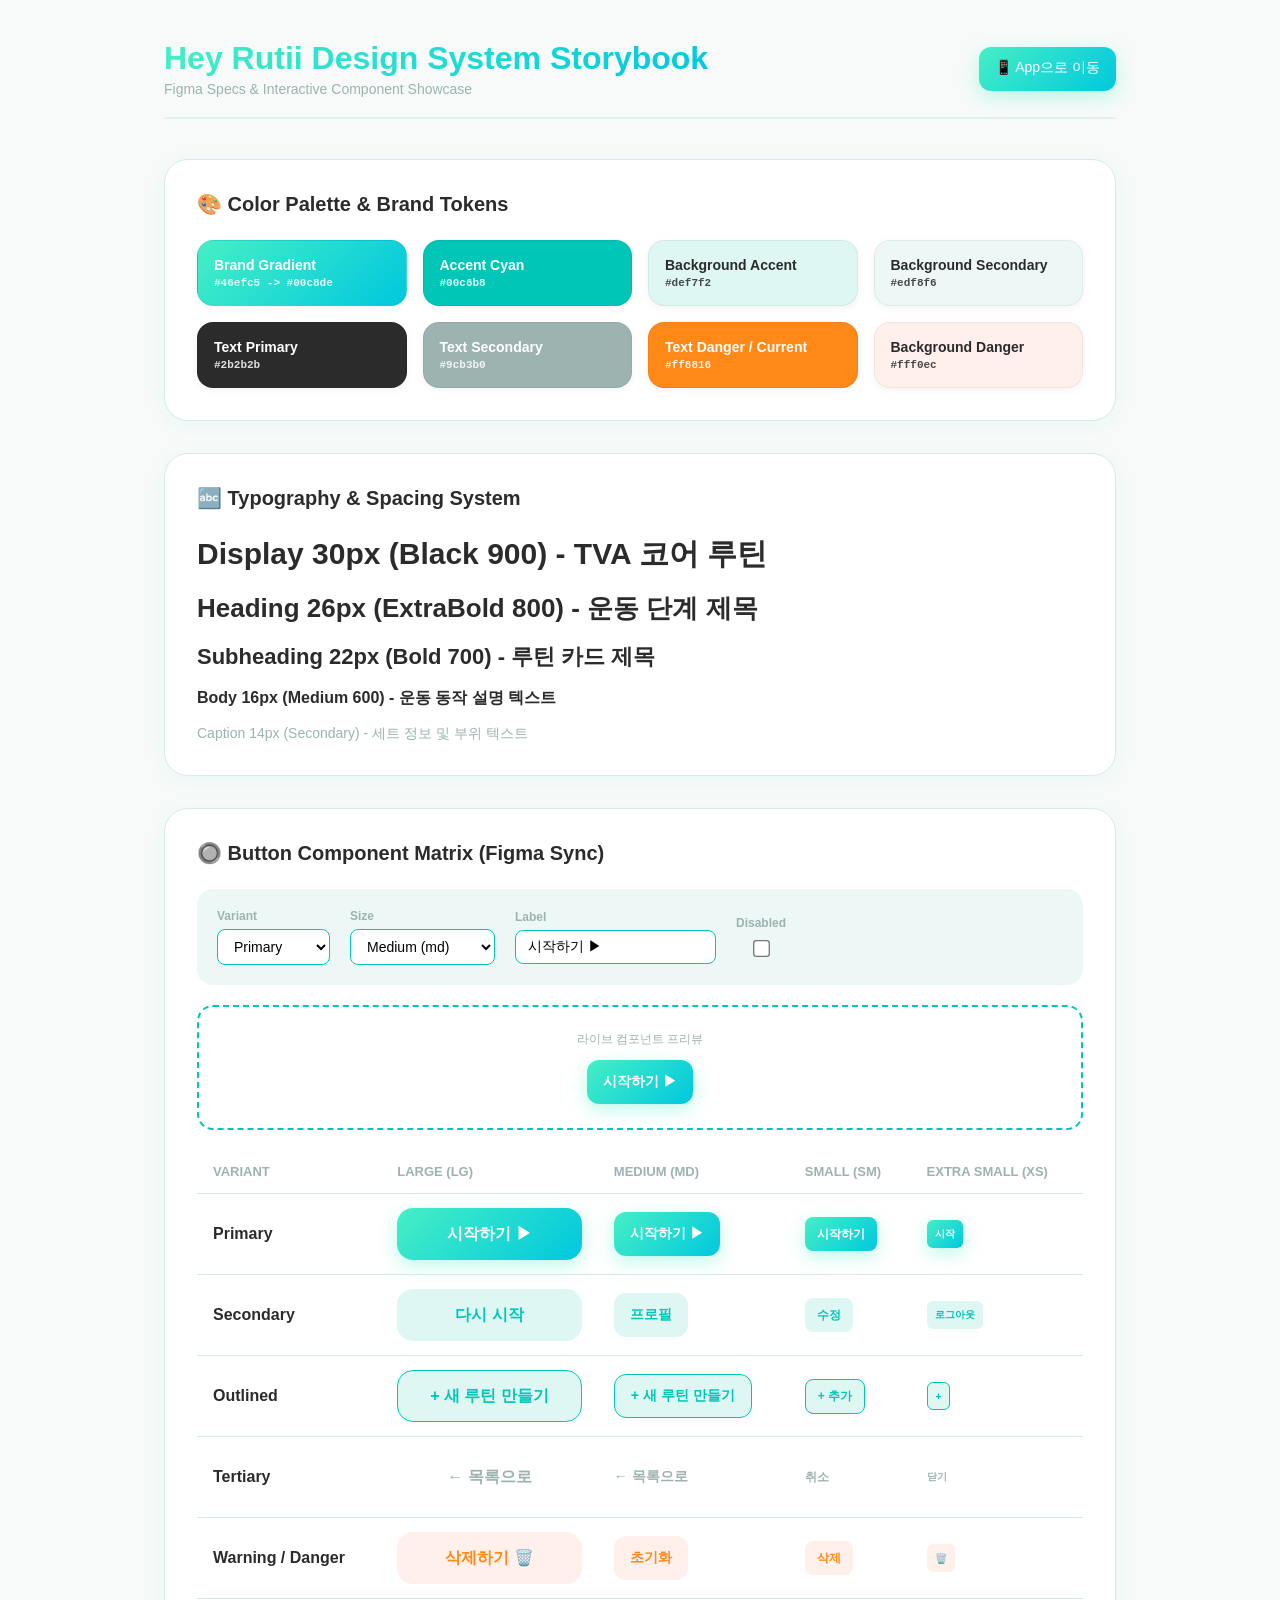
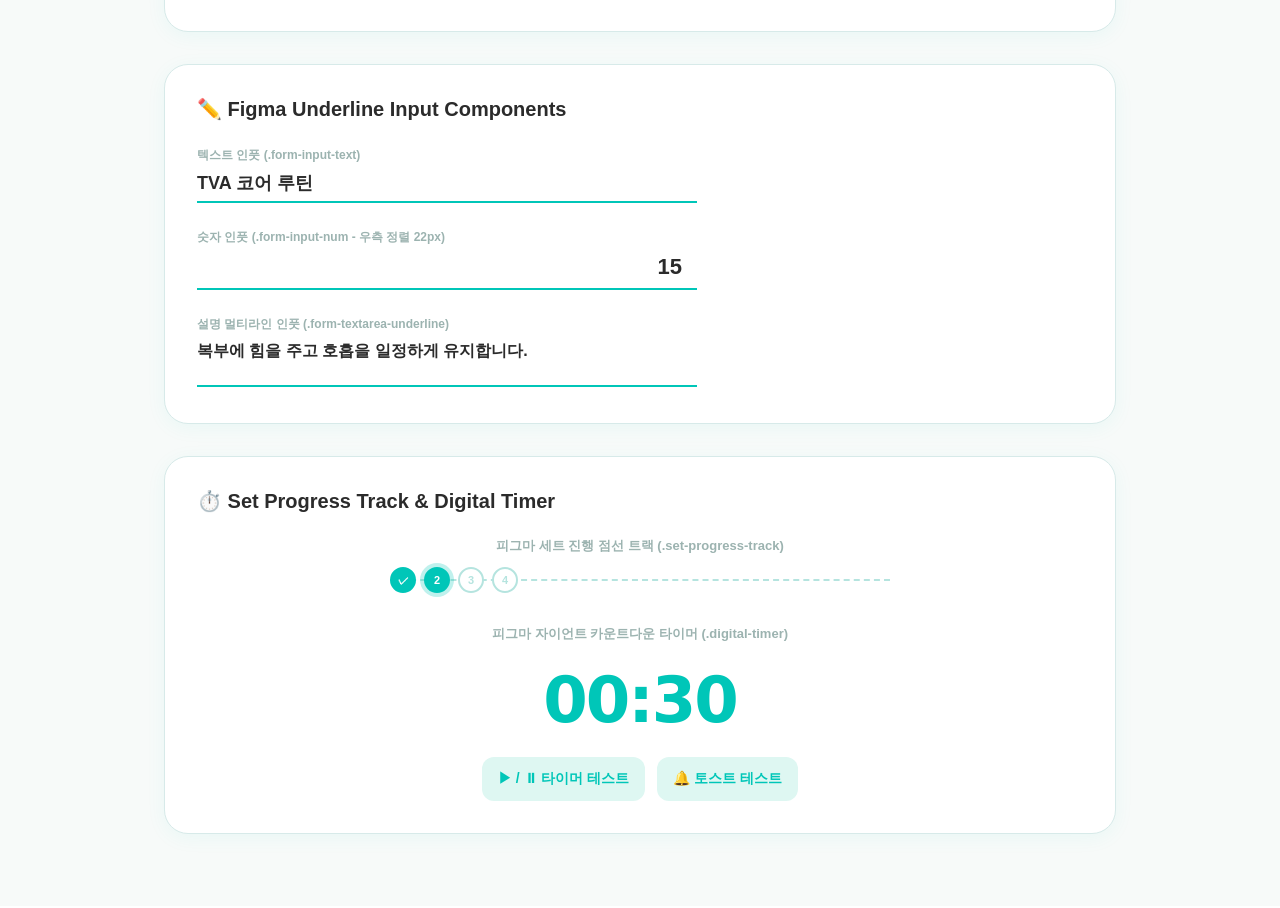
==== storybook.html @ d58ac132 "feat: add interactive Design System Storybook showcase (storybook.html)" ====
<!DOCTYPE html>
<html lang="ko">
<head>
  <meta charset="UTF-8" />
  <meta name="viewport" content="width=device-width, initial-scale=1.0" />
  <title>Hey Rutii - Design System Storybook</title>
  <link rel="icon" type="image/jpeg" href="./favicon.jpg" />
  <link rel="stylesheet" href="./src/css/styles.css" />
  <style>
    body {
      background: #f7faf9;
      color: #2b2b2b;
      padding: 0;
      margin: 0;
      font-family: -apple-system, BlinkMacSystemFont, 'Segoe UI', Roboto, sans-serif;
    }
    .sb-container {
      max-width: 1000px;
      margin: 0 auto;
      padding: 40px 24px;
    }
    .sb-header {
      margin-bottom: 40px;
      border-bottom: 2px solid #e0f2ef;
      padding-bottom: 20px;
      display: flex;
      justify-content: space-between;
      align-items: center;
    }
    .sb-title {
      font-size: 32px;
      font-weight: 900;
      background: var(--brand-gradient);
      -webkit-background-clip: text;
      -webkit-text-fill-color: transparent;
    }
    .sb-section {
      background: #ffffff;
      border-radius: 24px;
      padding: 32px;
      margin-bottom: 32px;
      box-shadow: 0 4px 20px rgba(0, 198, 184, 0.06);
      border: 1px solid var(--border-base);
    }
    .sb-section-title {
      font-size: 20px;
      font-weight: 900;
      color: var(--text-primary);
      margin-bottom: 24px;
      display: flex;
      align-items: center;
      gap: 10px;
    }
    .sb-grid {
      display: grid;
      grid-template-columns: repeat(auto-fill, minmax(180px, 1fr));
      gap: 16px;
    }
    .color-swatch {
      border-radius: 16px;
      padding: 16px;
      color: #ffffff;
      font-weight: 700;
      font-size: 13px;
      box-shadow: 0 2px 8px rgba(0,0,0,0.05);
      border: 1px solid rgba(0,0,0,0.05);
    }
    .color-swatch-dark {
      color: #2b2b2b;
    }
    .swatch-name {
      font-size: 14px;
      font-weight: 900;
      margin-bottom: 4px;
    }
    .swatch-code {
      font-size: 11px;
      opacity: 0.85;
      font-family: monospace;
    }
    .matrix-table {
      width: 100%;
      border-collapse: collapse;
    }
    .matrix-table th, .matrix-table td {
      padding: 14px 16px;
      text-align: left;
      border-bottom: 1px solid var(--border-base);
    }
    .matrix-table th {
      font-size: 13px;
      color: var(--text-secondary);
      font-weight: 700;
      text-transform: uppercase;
    }
    .interactive-panel {
      background: var(--bg-secondary);
      border-radius: 16px;
      padding: 20px;
      margin-top: 20px;
      display: flex;
      gap: 20px;
      align-items: center;
      flex-wrap: wrap;
    }
    .ctrl-group {
      display: flex;
      flex-direction: column;
      gap: 6px;
    }
    .ctrl-group label {
      font-size: 12px;
      font-weight: 700;
      color: var(--text-secondary);
    }
    .ctrl-select, .ctrl-input {
      padding: 8px 12px;
      border-radius: 8px;
      border: 1px solid var(--border-accent);
      background: #fff;
      font-size: 14px;
      outline: none;
    }
  </style>
</head>
<body>
<div id="toast-container"></div>
<div id="custom-tooltip"></div>

<div class="sb-container">
  <!-- Header -->
  <div class="sb-header">
    <div>
      <div class="sb-title">Hey Rutii Design System Storybook</div>
      <div style="font-size: 14px; color: var(--text-secondary); margin-top: 4px;">Figma Specs & Interactive Component Showcase</div>
    </div>
    <a href="./index.html" class="btn-md btn-primary" style="text-decoration:none;">📱 App으로 이동</a>
  </div>

  <!-- 1. Color Palette Tokens -->
  <div class="sb-section">
    <div class="sb-section-title">🎨 Color Palette & Brand Tokens</div>
    <div class="sb-grid">
      <div class="color-swatch" style="background: var(--brand-gradient);">
        <div class="swatch-name">Brand Gradient</div>
        <div class="swatch-code">#46efc5 -> #00c8de</div>
      </div>
      <div class="color-swatch" style="background: var(--accent-color);">
        <div class="swatch-name">Accent Cyan</div>
        <div class="swatch-code">#00c6b8</div>
      </div>
      <div class="color-swatch color-swatch-dark" style="background: var(--bg-accent);">
        <div class="swatch-name">Background Accent</div>
        <div class="swatch-code">#def7f2</div>
      </div>
      <div class="color-swatch color-swatch-dark" style="background: var(--bg-secondary);">
        <div class="swatch-name">Background Secondary</div>
        <div class="swatch-code">#edf8f6</div>
      </div>
      <div class="color-swatch" style="background: var(--text-primary);">
        <div class="swatch-name">Text Primary</div>
        <div class="swatch-code">#2b2b2b</div>
      </div>
      <div class="color-swatch" style="background: var(--text-secondary);">
        <div class="swatch-name">Text Secondary</div>
        <div class="swatch-code">#9cb3b0</div>
      </div>
      <div class="color-swatch" style="background: var(--text-danger);">
        <div class="swatch-name">Text Danger / Current</div>
        <div class="swatch-code">#ff8816</div>
      </div>
      <div class="color-swatch color-swatch-dark" style="background: var(--bg-danger);">
        <div class="swatch-name">Background Danger</div>
        <div class="swatch-code">#fff0ec</div>
      </div>
    </div>
  </div>

  <!-- 2. Typography & Spacing -->
  <div class="sb-section">
    <div class="sb-section-title">🔤 Typography & Spacing System</div>
    <div style="display:flex; flex-direction:column; gap:16px;">
      <div style="font-size: var(--text-3xl); font-weight: var(--fw-black);">Display 30px (Black 900) - TVA 코어 루틴</div>
      <div style="font-size: var(--text-2xl); font-weight: var(--fw-extra);">Heading 26px (ExtraBold 800) - 운동 단계 제목</div>
      <div style="font-size: var(--text-xl); font-weight: var(--fw-bold);">Subheading 22px (Bold 700) - 루틴 카드 제목</div>
      <div style="font-size: var(--text-base); font-weight: var(--fw-medium);">Body 16px (Medium 600) - 운동 동작 설명 텍스트</div>
      <div style="font-size: var(--text-sm); color: var(--text-secondary);">Caption 14px (Secondary) - 세트 정보 및 부위 텍스트</div>
    </div>
  </div>

  <!-- 3. Button Component Matrix -->
  <div class="sb-section">
    <div class="sb-section-title">🔘 Button Component Matrix (Figma Sync)</div>
    
    <!-- Interactive Controls -->
    <div class="interactive-panel">
      <div class="ctrl-group">
        <label>Variant</label>
        <select id="ctrlVariant" class="ctrl-select" onchange="updateBtnPreview()">
          <option value="primary">Primary</option>
          <option value="secondary">Secondary</option>
          <option value="outlined">Outlined</option>
          <option value="tertiary">Tertiary</option>
          <option value="warning">Warning</option>
          <option value="danger">Danger</option>
        </select>
      </div>

      <div class="ctrl-group">
        <label>Size</label>
        <select id="ctrlSize" class="ctrl-select" onchange="updateBtnPreview()">
          <option value="lg">Large (lg)</option>
          <option value="md" selected>Medium (md)</option>
          <option value="sm">Small (sm)</option>
          <option value="xs">Extra Small (xs)</option>
        </select>
      </div>

      <div class="ctrl-group">
        <label>Label</label>
        <input id="ctrlLabel" class="ctrl-input" type="text" value="시작하기 ▶" oninput="updateBtnPreview()" />
      </div>

      <div class="ctrl-group">
        <label>Disabled</label>
        <input id="ctrlDisabled" type="checkbox" onchange="updateBtnPreview()" style="transform:scale(1.3); margin-top:6px;" />
      </div>
    </div>

    <!-- Live Preview -->
    <div style="background: #ffffff; border: 2px dashed var(--border-accent); border-radius: 16px; padding: 24px; margin: 20px 0; text-align: center;">
      <div style="font-size:12px; color:var(--text-secondary); margin-bottom:12px;">라이브 컴포넌트 프리뷰</div>
      <button id="btnPreview" class="btn-md btn-primary">시작하기 ▶</button>
    </div>

    <!-- Static Matrix Table -->
    <table class="matrix-table">
      <thead>
        <tr>
          <th>Variant</th>
          <th>Large (lg)</th>
          <th>Medium (md)</th>
          <th>Small (sm)</th>
          <th>Extra Small (xs)</th>
        </tr>
      </thead>
      <tbody>
        <tr>
          <td><b>Primary</b></td>
          <td><button class="btn-lg btn-primary">시작하기 ▶</button></td>
          <td><button class="btn-md btn-primary">시작하기 ▶</button></td>
          <td><button class="btn-sm btn-primary">시작하기</button></td>
          <td><button class="btn-xs btn-primary">시작</button></td>
        </tr>
        <tr>
          <td><b>Secondary</b></td>
          <td><button class="btn-lg btn-secondary">다시 시작</button></td>
          <td><button class="btn-md btn-secondary">프로필</button></td>
          <td><button class="btn-sm btn-secondary">수정</button></td>
          <td><button class="btn-xs btn-secondary">로그아웃</button></td>
        </tr>
        <tr>
          <td><b>Outlined</b></td>
          <td><button class="btn-lg btn-outlined">+ 새 루틴 만들기</button></td>
          <td><button class="btn-md btn-outlined">+ 새 루틴 만들기</button></td>
          <td><button class="btn-sm btn-outlined">+ 추가</button></td>
          <td><button class="btn-xs btn-outlined">+</button></td>
        </tr>
        <tr>
          <td><b>Tertiary</b></td>
          <td><button class="btn-lg btn-tertiary">← 목록으로</button></td>
          <td><button class="btn-md btn-tertiary">← 목록으로</button></td>
          <td><button class="btn-sm btn-tertiary">취소</button></td>
          <td><button class="btn-xs btn-tertiary">닫기</button></td>
        </tr>
        <tr>
          <td><b>Warning / Danger</b></td>
          <td><button class="btn-lg btn-warning">삭제하기 🗑️</button></td>
          <td><button class="btn-md btn-warning">초기화</button></td>
          <td><button class="btn-sm btn-danger">삭제</button></td>
          <td><button class="btn-xs btn-danger">🗑️</button></td>
        </tr>
      </tbody>
    </table>
  </div>

  <!-- 4. Underline Input Components -->
  <div class="sb-section">
    <div class="sb-section-title">✏️ Figma Underline Input Components</div>
    
    <div style="display:flex; flex-direction:column; gap:24px; max-width: 500px;">
      <div>
        <label style="font-size:12px; font-weight:700; color:var(--text-secondary);">텍스트 인풋 (.form-input-text)</label>
        <input type="text" class="form-input-text" placeholder="운동 이름을 입력하세요 (예: 푸쉬업)" value="TVA 코어 루틴" />
      </div>

      <div>
        <label style="font-size:12px; font-weight:700; color:var(--text-secondary);">숫자 인풋 (.form-input-num - 우측 정렬 22px)</label>
        <input type="number" class="form-input-num" value="15" />
      </div>

      <div>
        <label style="font-size:12px; font-weight:700; color:var(--text-secondary);">설명 멀티라인 인풋 (.form-textarea-underline)</label>
        <textarea class="form-textarea-underline" placeholder="주의사항이나 동작 방법을 입력하세요">복부에 힘을 주고 호흡을 일정하게 유지합니다.</textarea>
      </div>
    </div>
  </div>

  <!-- 5. Set Progress Track & Giant Digital Timer -->
  <div class="sb-section">
    <div class="sb-section-title">⏱️ Set Progress Track & Digital Timer</div>
    
    <div style="max-width: 500px; margin: 0 auto; text-align: center;">
      <div style="font-size: 13px; font-weight: 700; color: var(--text-secondary); margin-bottom: 12px;">피그마 세트 진행 점선 트랙 (.set-progress-track)</div>
      
      <div class="set-progress-track" style="margin-bottom: 24px;">
        <div class="set-progress-line"></div>
        <div class="set-dot done">✓</div>
        <div class="set-dot current">2</div>
        <div class="set-dot upcoming">3</div>
        <div class="set-dot upcoming">4</div>
      </div>

      <div style="font-size: 13px; font-weight: 700; color: var(--text-secondary); margin-top: 32px;">피그마 자이언트 카운트다운 타이머 (.digital-timer)</div>
      <div class="digital-timer" id="demoTimer">00:30</div>

      <div style="display:flex; gap:12px; justify-content:center;">
        <button class="btn-md btn-secondary" onclick="toggleDemoTimer()">▶ / ⏸ 타이머 테스트</button>
        <button class="btn-md btn-secondary" onclick="triggerDemoToast()">🔔 토스트 테스트</button>
      </div>
    </div>
  </div>
</div>

<script>
  function updateBtnPreview() {
    const variant = document.getElementById('ctrlVariant').value;
    const size = document.getElementById('ctrlSize').value;
    const label = document.getElementById('ctrlLabel').value;
    const disabled = document.getElementById('ctrlDisabled').checked;

    const btn = document.getElementById('btnPreview');
    btn.className = `btn-${size} btn-${variant}`;
    btn.innerText = label || '버튼';
    btn.disabled = disabled;
  }

  let timerSec = 30;
  let timerInterval = null;

  function toggleDemoTimer() {
    if (timerInterval) {
      clearInterval(timerInterval);
      timerInterval = null;
    } else {
      timerInterval = setInterval(() => {
        if (timerSec > 0) {
          timerSec--;
          const m = Math.floor(timerSec / 60);
          const s = timerSec % 60;
          document.getElementById('demoTimer').innerText = `${m < 10 ? '0' : ''}${m}:${s < 10 ? '0' : ''}${s}`;
        } else {
          timerSec = 30;
          document.getElementById('demoTimer').innerText = '00:30';
        }
      }, 1000);
    }
  }

  function triggerDemoToast() {
    let container = document.getElementById('toast-container');
    const toast = document.createElement('div');
    toast.className = 'toast';
    toast.innerText = '✨ 디자인 시스템 토스트 알림 메시지입니다!';
    container.appendChild(toast);
    setTimeout(() => {
      toast.style.animation = 'toast-out 0.3s ease forwards';
      setTimeout(() => toast.remove(), 300);
    }, 2500);
  }
</script>
</body>
</html>
---- src/css/styles.css ----
/* ==========================================================================
   Hey Rutii - Master Stylesheet
   --------------------------------------------------------------------------
   This master stylesheet imports:
   1. variables.css  : Design system tokens, colors, typography, spacing
   2. components.css : Button matrix, underline inputs, cards, timers, tabs
   ========================================================================== */

@import './variables.css';
@import './components.css';
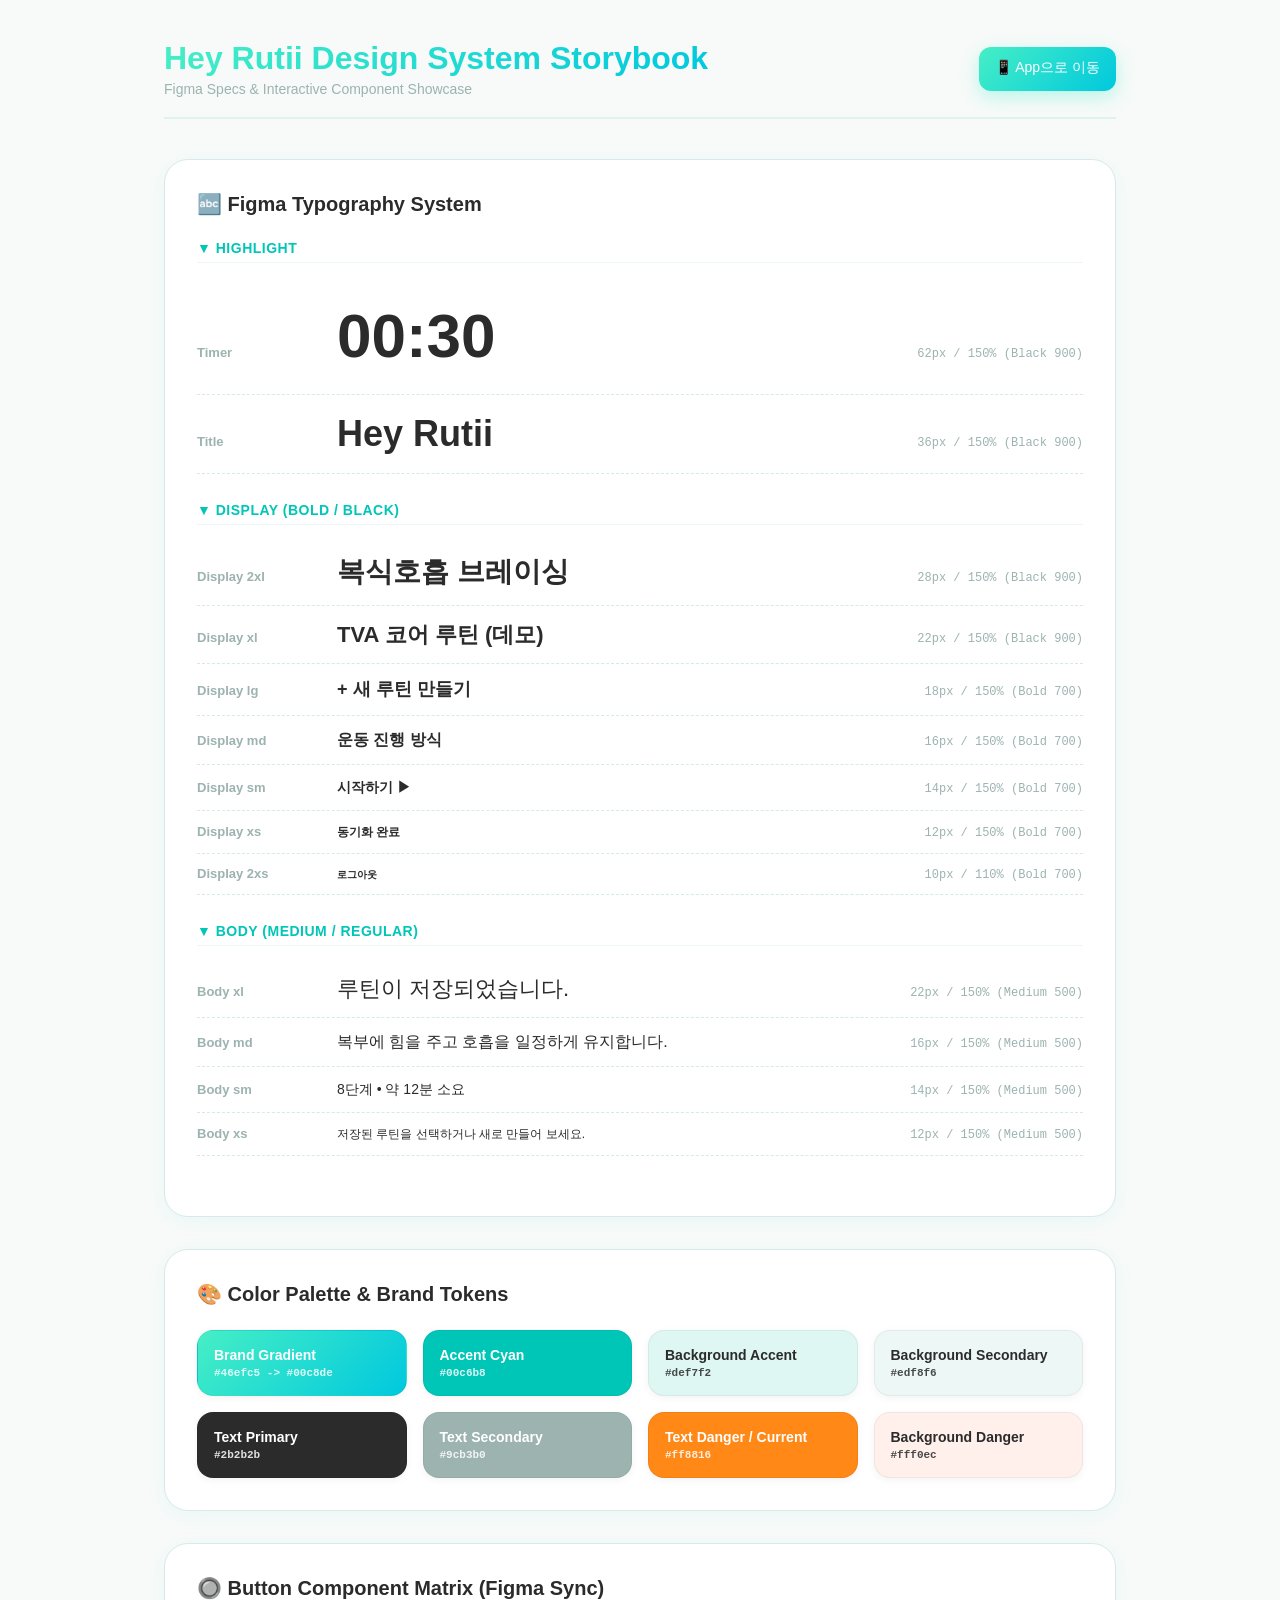
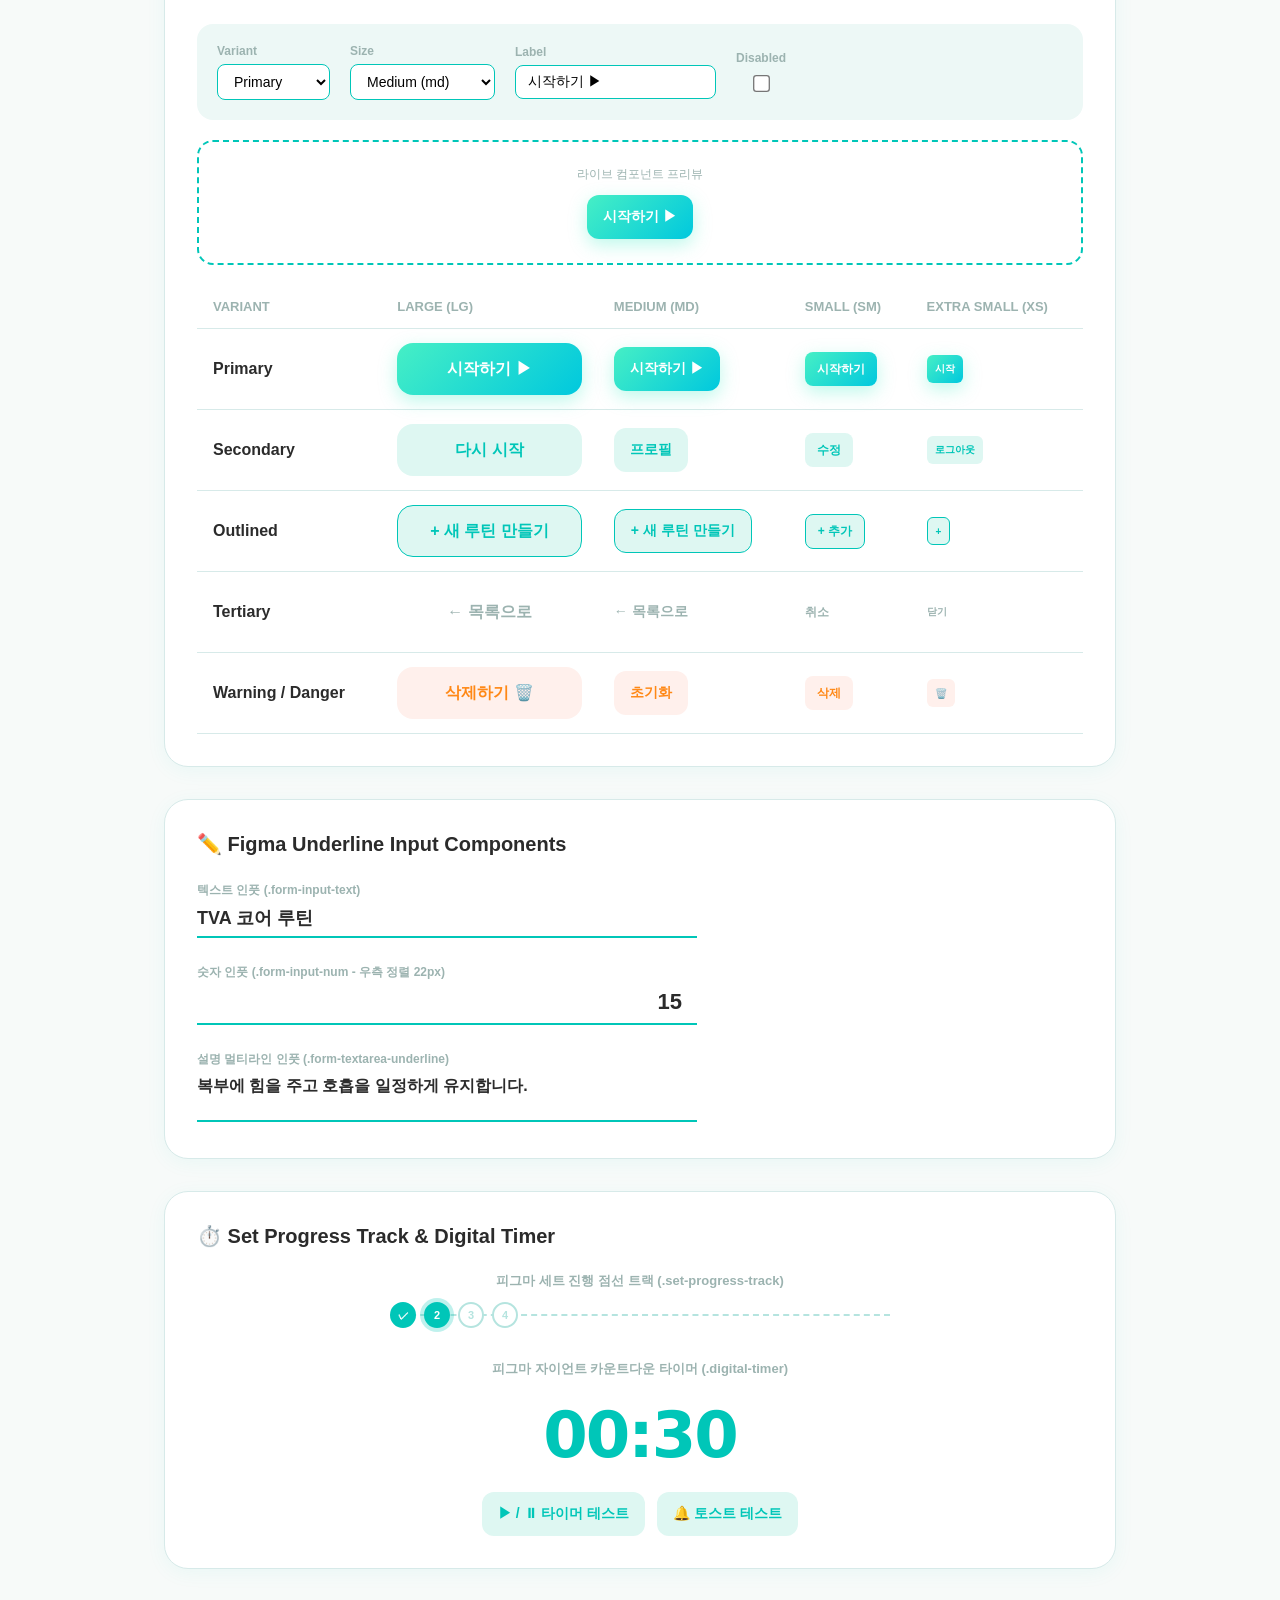
==== commit 48b9a209: "feat: update Storybook with exact Figma Typography System (Highlight, Display, Body)" ====
--- a/storybook.html
+++ b/storybook.html
@@ -121,6 +121,45 @@
       font-size: 14px;
       outline: none;
     }
+
+    /* Typography Showcase Box */
+    .typo-group {
+      margin-bottom: 28px;
+    }
+    .typo-group-name {
+      font-size: 14px;
+      font-weight: 900;
+      color: var(--accent-color);
+      text-transform: uppercase;
+      letter-spacing: 0.5px;
+      margin-bottom: 14px;
+      border-bottom: 1px solid var(--bg-secondary);
+      padding-bottom: 6px;
+    }
+    .typo-row {
+      display: flex;
+      align-items: baseline;
+      justify-content: space-between;
+      padding: 12px 0;
+      border-bottom: 1px dashed var(--border-base);
+    }
+    .typo-label {
+      font-size: 13px;
+      font-weight: 700;
+      color: var(--text-secondary);
+      width: 140px;
+      flex-shrink: 0;
+    }
+    .typo-sample {
+      flex: 1;
+      color: var(--text-primary);
+    }
+    .typo-spec {
+      font-size: 12px;
+      color: var(--text-secondary);
+      font-family: monospace;
+      margin-left: 16px;
+    }
   </style>
 </head>
 <body>
@@ -137,7 +176,105 @@
     <a href="./index.html" class="btn-md btn-primary" style="text-decoration:none;">📱 App으로 이동</a>
   </div>
 
-  <!-- 1. Color Palette Tokens -->
+  <!-- 1. Figma Exact Typography System -->
+  <div class="sb-section">
+    <div class="sb-section-title">🔤 Figma Typography System</div>
+    
+    <!-- Highlight -->
+    <div class="typo-group">
+      <div class="typo-group-name">▼ Highlight</div>
+      
+      <div class="typo-row">
+        <div class="typo-label">Timer</div>
+        <div class="typo-sample typo-highlight-timer">00:30</div>
+        <div class="typo-spec">62px / 150% (Black 900)</div>
+      </div>
+
+      <div class="typo-row">
+        <div class="typo-label">Title</div>
+        <div class="typo-sample typo-highlight-title">Hey Rutii</div>
+        <div class="typo-spec">36px / 150% (Black 900)</div>
+      </div>
+    </div>
+
+    <!-- Display -->
+    <div class="typo-group">
+      <div class="typo-group-name">▼ Display (Bold / Black)</div>
+      
+      <div class="typo-row">
+        <div class="typo-label">Display 2xl</div>
+        <div class="typo-sample typo-display-2xl">복식호흡 브레이싱</div>
+        <div class="typo-spec">28px / 150% (Black 900)</div>
+      </div>
+
+      <div class="typo-row">
+        <div class="typo-label">Display xl</div>
+        <div class="typo-sample typo-display-xl">TVA 코어 루틴 (데모)</div>
+        <div class="typo-spec">22px / 150% (Black 900)</div>
+      </div>
+
+      <div class="typo-row">
+        <div class="typo-label">Display lg</div>
+        <div class="typo-sample typo-display-lg">+ 새 루틴 만들기</div>
+        <div class="typo-spec">18px / 150% (Bold 700)</div>
+      </div>
+
+      <div class="typo-row">
+        <div class="typo-label">Display md</div>
+        <div class="typo-sample typo-display-md">운동 진행 방식</div>
+        <div class="typo-spec">16px / 150% (Bold 700)</div>
+      </div>
+
+      <div class="typo-row">
+        <div class="typo-label">Display sm</div>
+        <div class="typo-sample typo-display-sm">시작하기 ▶</div>
+        <div class="typo-spec">14px / 150% (Bold 700)</div>
+      </div>
+
+      <div class="typo-row">
+        <div class="typo-label">Display xs</div>
+        <div class="typo-sample typo-display-xs">동기화 완료</div>
+        <div class="typo-spec">12px / 150% (Bold 700)</div>
+      </div>
+
+      <div class="typo-row">
+        <div class="typo-label">Display 2xs</div>
+        <div class="typo-sample typo-display-2xs">로그아웃</div>
+        <div class="typo-spec">10px / 110% (Bold 700)</div>
+      </div>
+    </div>
+
+    <!-- Body -->
+    <div class="typo-group">
+      <div class="typo-group-name">▼ Body (Medium / Regular)</div>
+      
+      <div class="typo-row">
+        <div class="typo-label">Body xl</div>
+        <div class="typo-sample typo-body-xl">루틴이 저장되었습니다.</div>
+        <div class="typo-spec">22px / 150% (Medium 500)</div>
+      </div>
+
+      <div class="typo-row">
+        <div class="typo-label">Body md</div>
+        <div class="typo-sample typo-body-md">복부에 힘을 주고 호흡을 일정하게 유지합니다.</div>
+        <div class="typo-spec">16px / 150% (Medium 500)</div>
+      </div>
+
+      <div class="typo-row">
+        <div class="typo-label">Body sm</div>
+        <div class="typo-sample typo-body-sm">8단계 • 약 12분 소요</div>
+        <div class="typo-spec">14px / 150% (Medium 500)</div>
+      </div>
+
+      <div class="typo-row">
+        <div class="typo-label">Body xs</div>
+        <div class="typo-sample typo-body-xs">저장된 루틴을 선택하거나 새로 만들어 보세요.</div>
+        <div class="typo-spec">12px / 150% (Medium 500)</div>
+      </div>
+    </div>
+  </div>
+
+  <!-- 2. Color Palette Tokens -->
   <div class="sb-section">
     <div class="sb-section-title">🎨 Color Palette & Brand Tokens</div>
     <div class="sb-grid">
@@ -173,18 +310,6 @@
         <div class="swatch-name">Background Danger</div>
         <div class="swatch-code">#fff0ec</div>
       </div>
-    </div>
-  </div>
-
-  <!-- 2. Typography & Spacing -->
-  <div class="sb-section">
-    <div class="sb-section-title">🔤 Typography & Spacing System</div>
-    <div style="display:flex; flex-direction:column; gap:16px;">
-      <div style="font-size: var(--text-3xl); font-weight: var(--fw-black);">Display 30px (Black 900) - TVA 코어 루틴</div>
-      <div style="font-size: var(--text-2xl); font-weight: var(--fw-extra);">Heading 26px (ExtraBold 800) - 운동 단계 제목</div>
-      <div style="font-size: var(--text-xl); font-weight: var(--fw-bold);">Subheading 22px (Bold 700) - 루틴 카드 제목</div>
-      <div style="font-size: var(--text-base); font-weight: var(--fw-medium);">Body 16px (Medium 600) - 운동 동작 설명 텍스트</div>
-      <div style="font-size: var(--text-sm); color: var(--text-secondary);">Caption 14px (Secondary) - 세트 정보 및 부위 텍스트</div>
     </div>
   </div>
 
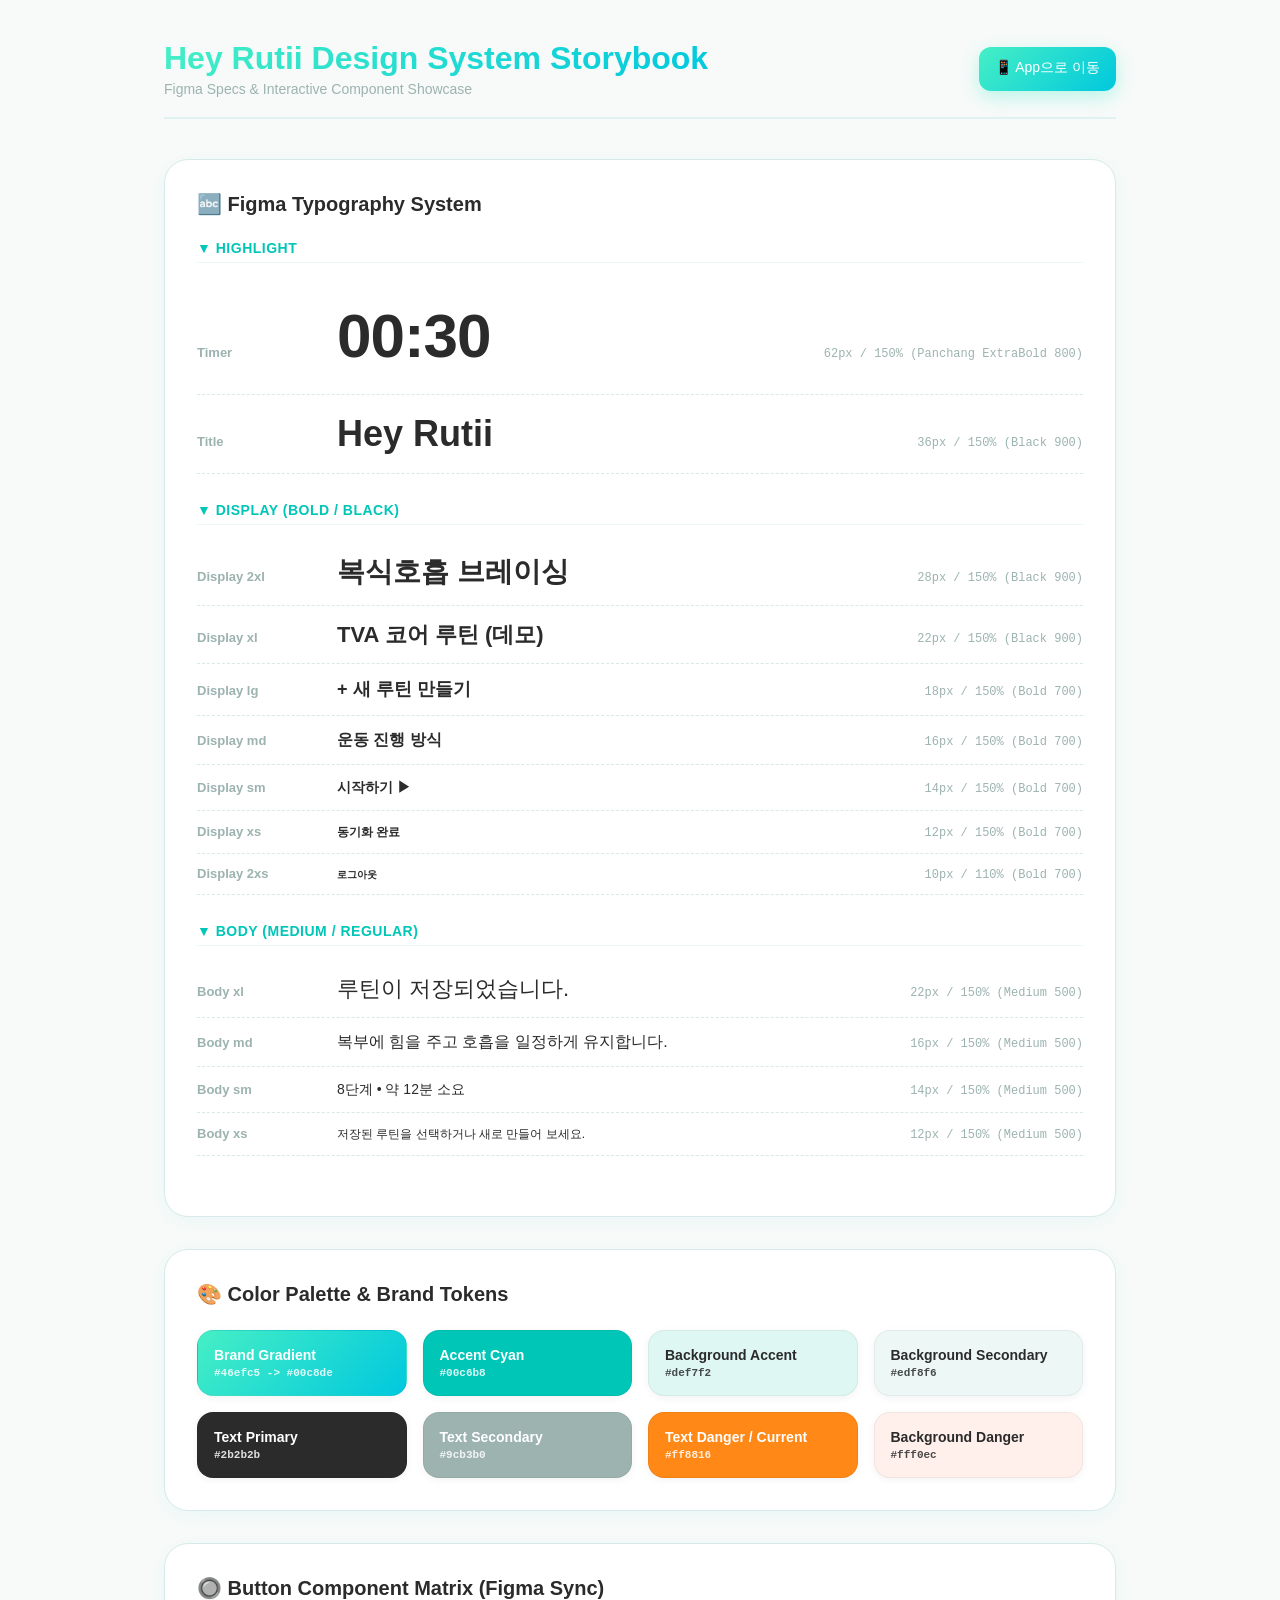
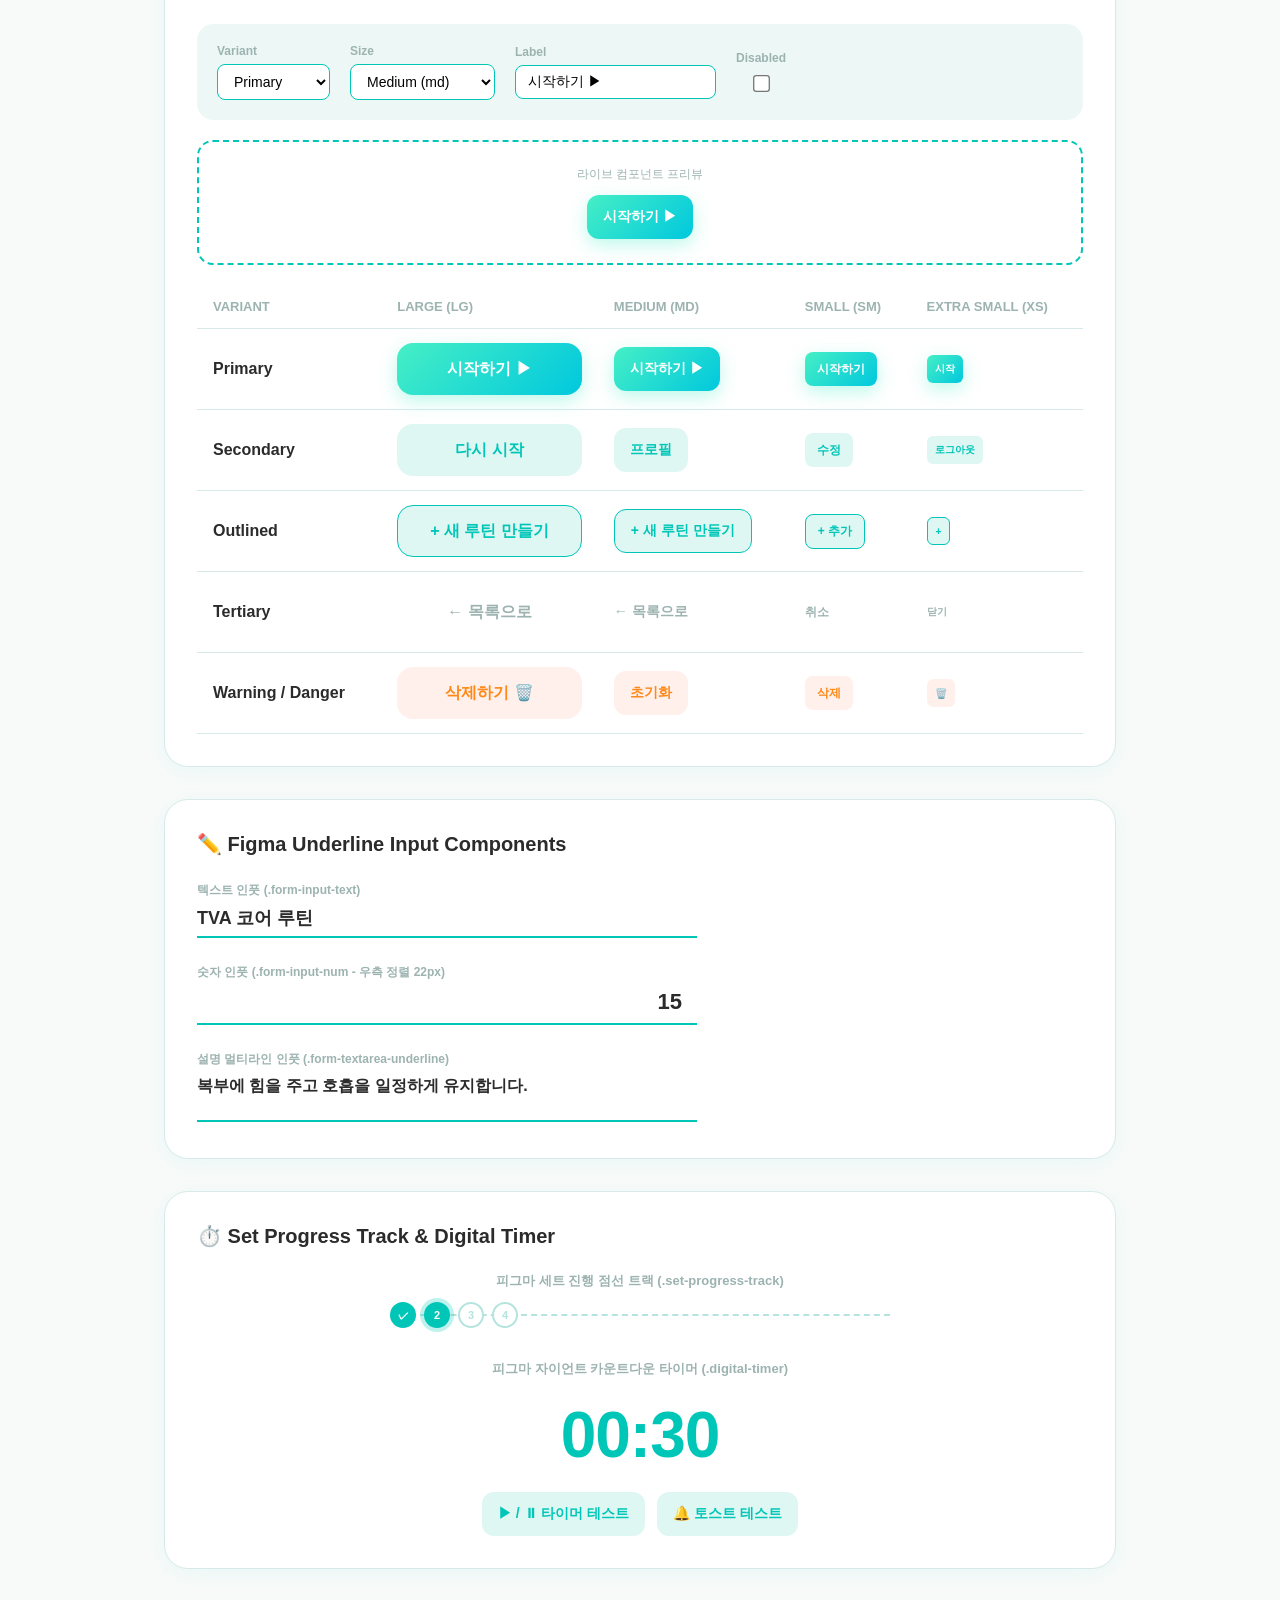
==== commit 57ac2154: "style: apply Panchang ExtraBold (800) font to digital timer & typography system" ====
--- a/storybook.html
+++ b/storybook.html
@@ -5,6 +5,7 @@
   <meta name="viewport" content="width=device-width, initial-scale=1.0" />
   <title>Hey Rutii - Design System Storybook</title>
   <link rel="icon" type="image/jpeg" href="./favicon.jpg" />
+  <link rel="stylesheet" href="https://api.fontshare.com/v2/css?f[]=panchang@800&display=swap" />
   <link rel="stylesheet" href="./src/css/styles.css" />
   <style>
     body {
@@ -187,7 +188,7 @@
       <div class="typo-row">
         <div class="typo-label">Timer</div>
         <div class="typo-sample typo-highlight-timer">00:30</div>
-        <div class="typo-spec">62px / 150% (Black 900)</div>
+        <div class="typo-spec">62px / 150% (Panchang ExtraBold 800)</div>
       </div>
 
       <div class="typo-row">
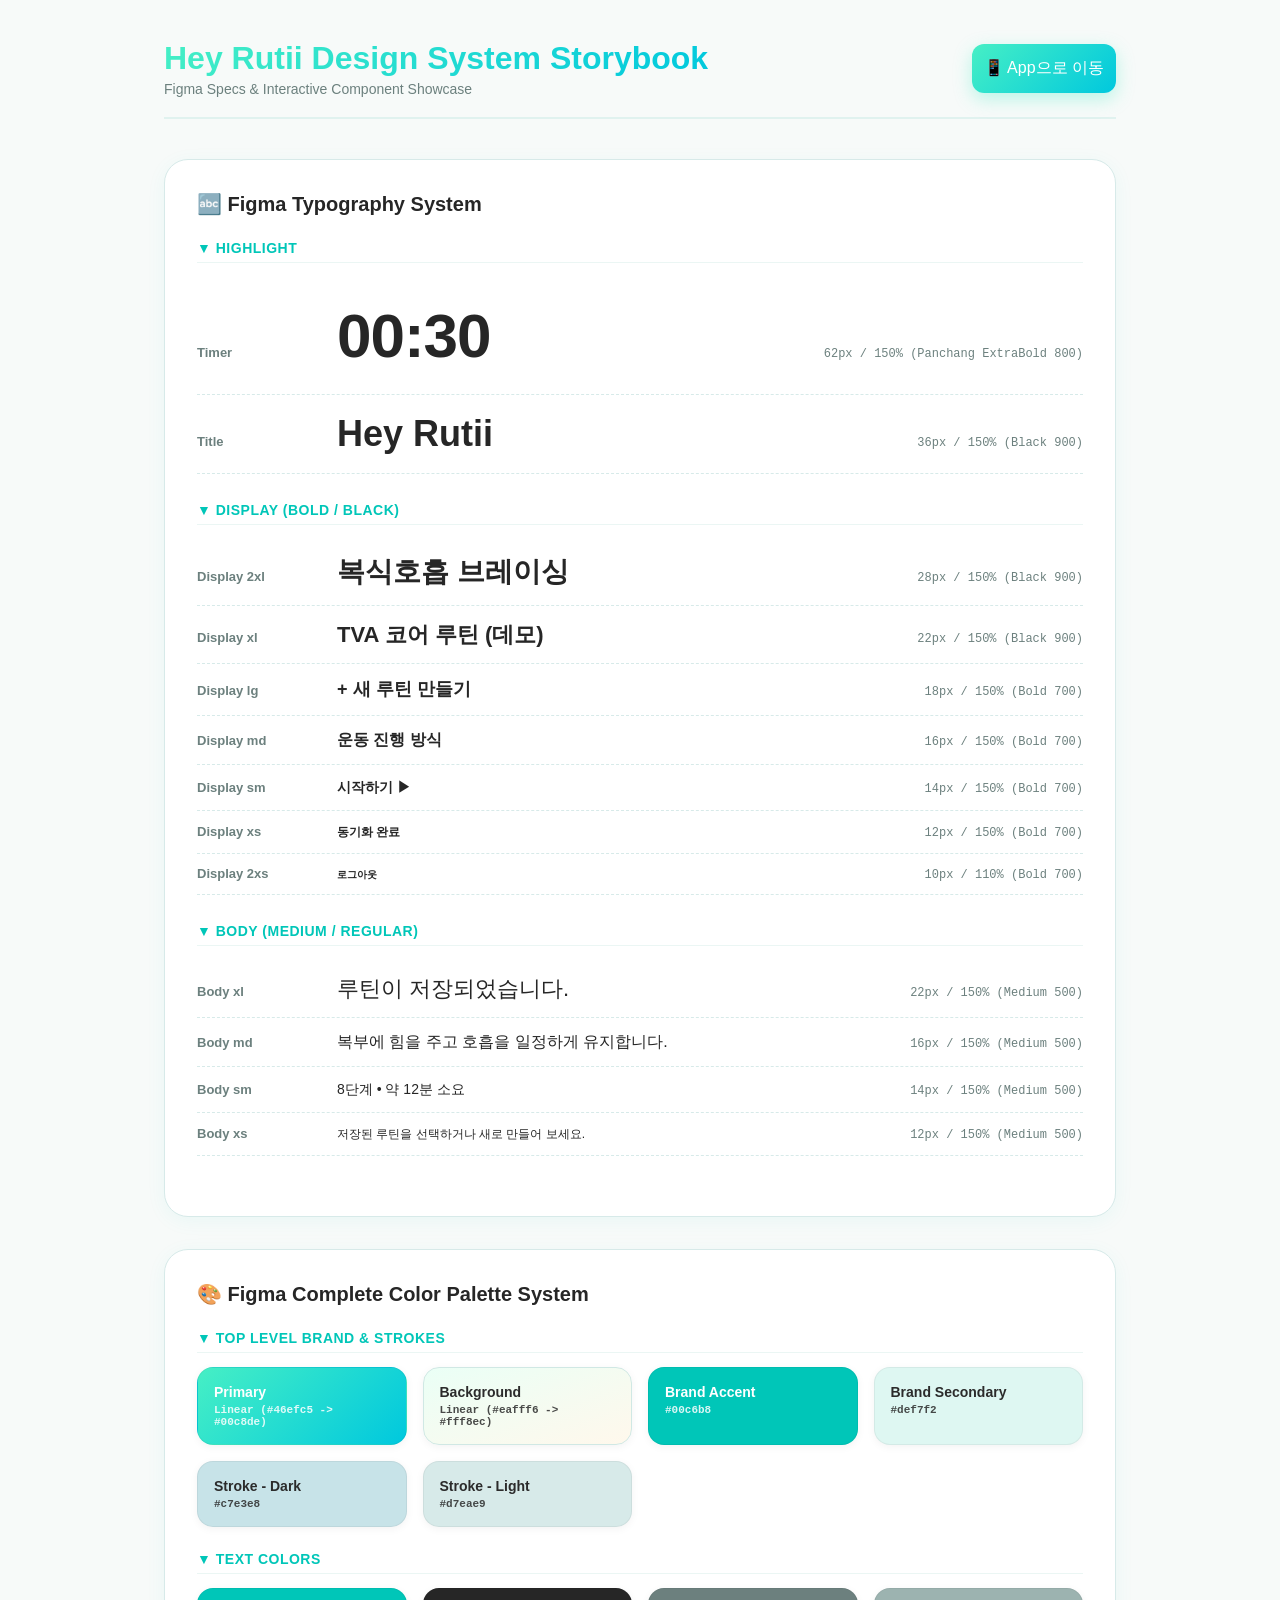
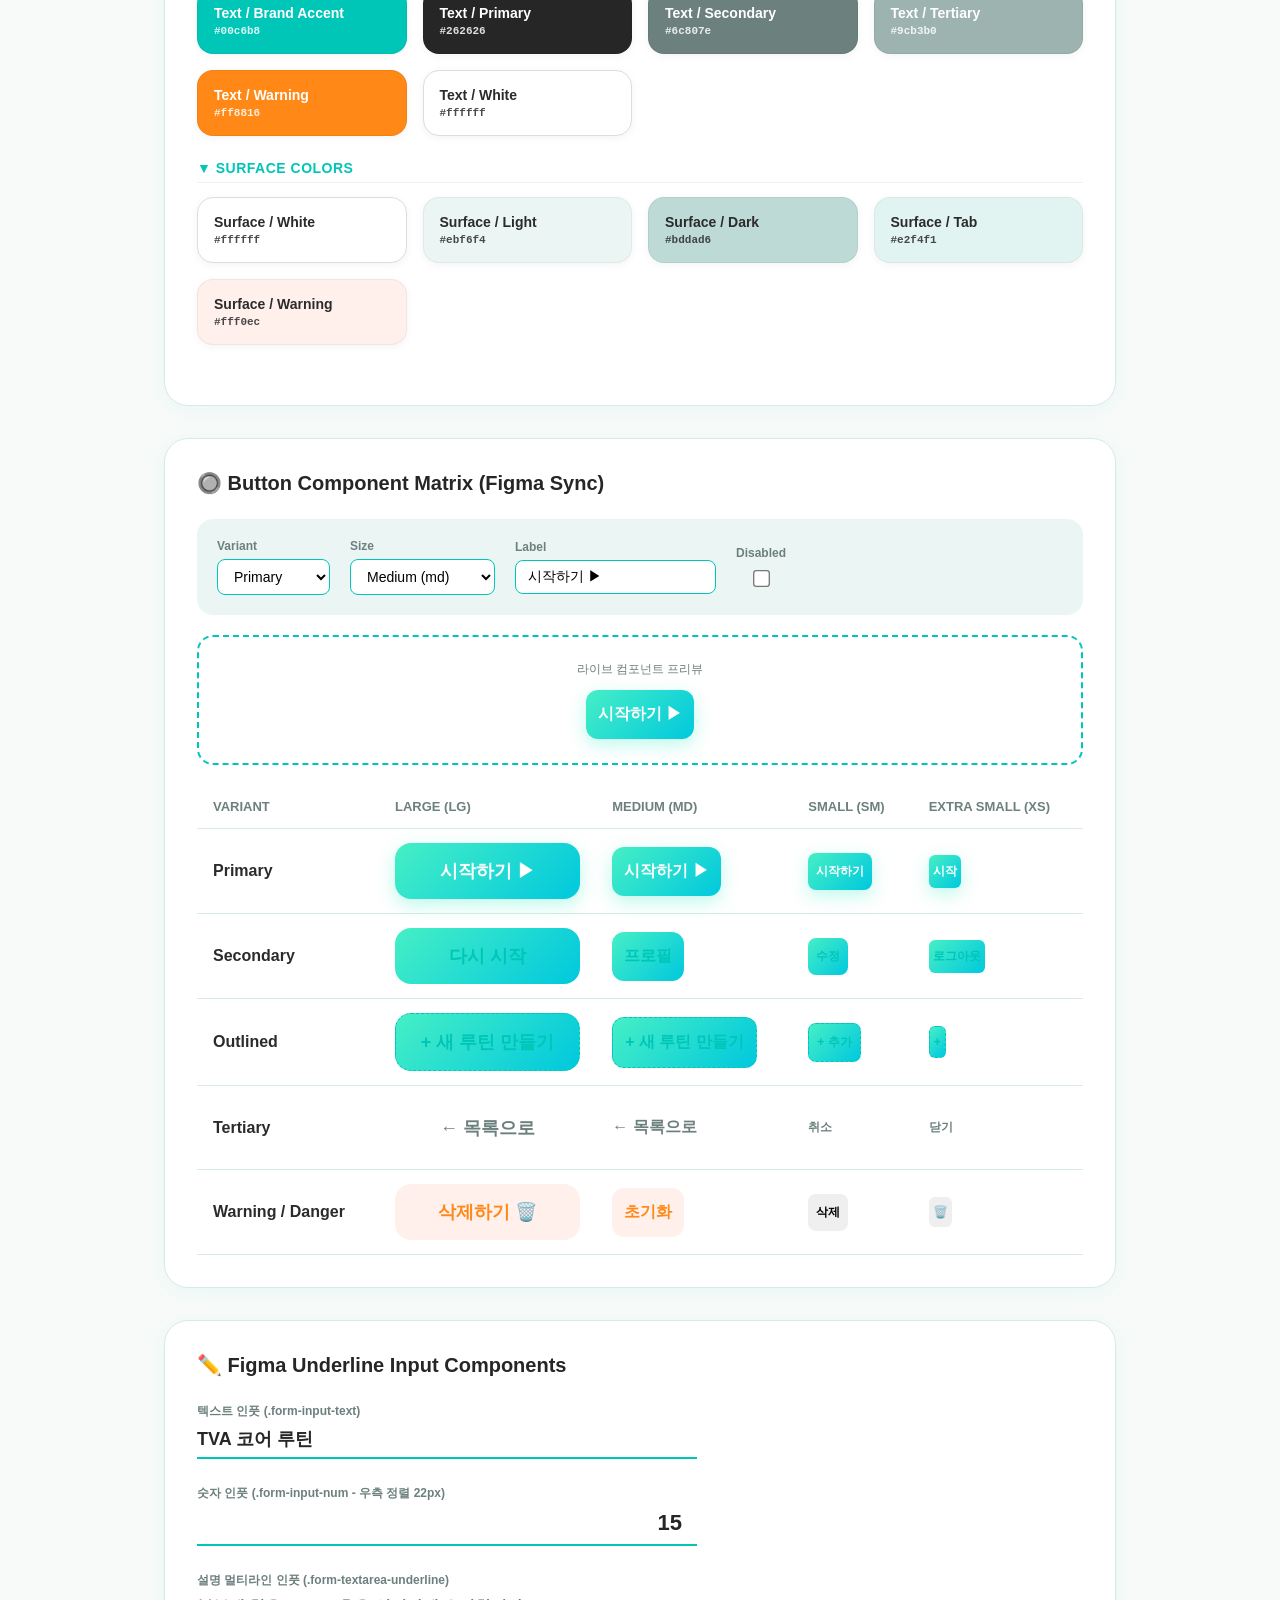
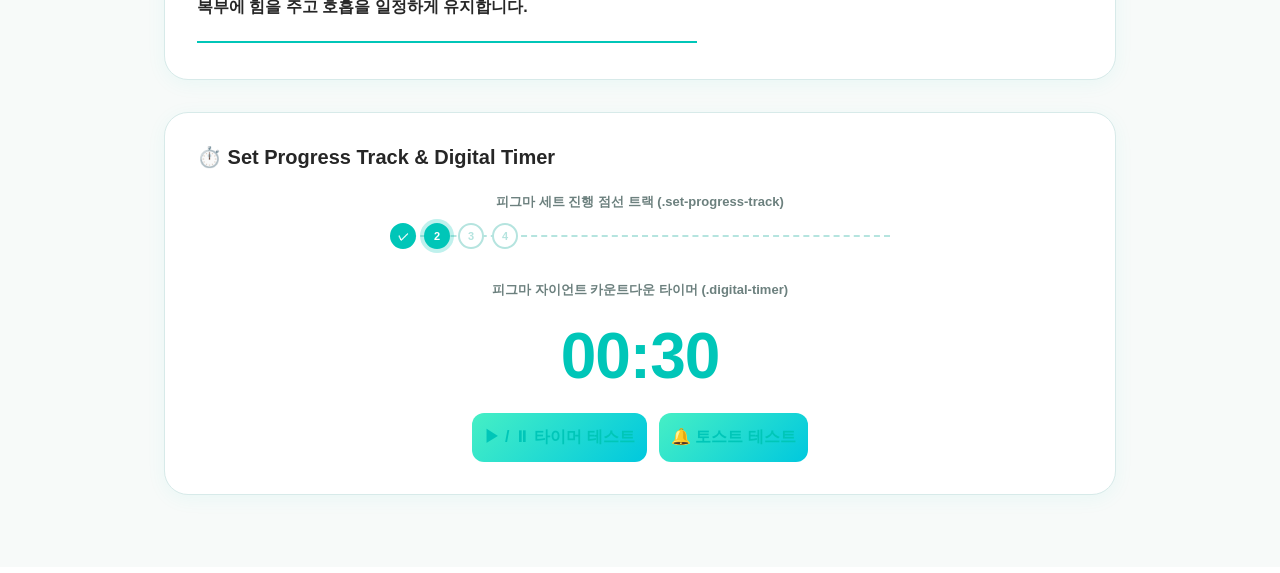
==== commit 62ffb26d: "component and variables css updated" ====
--- a/storybook.html
+++ b/storybook.html
@@ -275,41 +275,97 @@
     </div>
   </div>
 
-  <!-- 2. Color Palette Tokens -->
+  
+  <!-- 2. Figma Complete Color Palette System -->
   <div class="sb-section">
-    <div class="sb-section-title">🎨 Color Palette & Brand Tokens</div>
-    <div class="sb-grid">
-      <div class="color-swatch" style="background: var(--brand-gradient);">
-        <div class="swatch-name">Brand Gradient</div>
-        <div class="swatch-code">#46efc5 -> #00c8de</div>
-      </div>
-      <div class="color-swatch" style="background: var(--accent-color);">
-        <div class="swatch-name">Accent Cyan</div>
-        <div class="swatch-code">#00c6b8</div>
-      </div>
-      <div class="color-swatch color-swatch-dark" style="background: var(--bg-accent);">
-        <div class="swatch-name">Background Accent</div>
-        <div class="swatch-code">#def7f2</div>
-      </div>
-      <div class="color-swatch color-swatch-dark" style="background: var(--bg-secondary);">
-        <div class="swatch-name">Background Secondary</div>
-        <div class="swatch-code">#edf8f6</div>
-      </div>
-      <div class="color-swatch" style="background: var(--text-primary);">
-        <div class="swatch-name">Text Primary</div>
-        <div class="swatch-code">#2b2b2b</div>
-      </div>
-      <div class="color-swatch" style="background: var(--text-secondary);">
-        <div class="swatch-name">Text Secondary</div>
-        <div class="swatch-code">#9cb3b0</div>
-      </div>
-      <div class="color-swatch" style="background: var(--text-danger);">
-        <div class="swatch-name">Text Danger / Current</div>
-        <div class="swatch-code">#ff8816</div>
-      </div>
-      <div class="color-swatch color-swatch-dark" style="background: var(--bg-danger);">
-        <div class="swatch-name">Background Danger</div>
-        <div class="swatch-code">#fff0ec</div>
+    <div class="sb-section-title">🎨 Figma Complete Color Palette System</div>
+    
+    <!-- Top Level -->
+    <div class="typo-group" style="margin-bottom: 24px;">
+      <div class="typo-group-name">▼ Top Level Brand & Strokes</div>
+      <div class="sb-grid">
+        <div class="color-swatch" style="background: var(--color-primary);">
+          <div class="swatch-name">Primary</div>
+          <div class="swatch-code">Linear (#46efc5 -> #00c8de)</div>
+        </div>
+        <div class="color-swatch color-swatch-dark" style="background: var(--color-background); border:1px solid #d0e8e4;">
+          <div class="swatch-name">Background</div>
+          <div class="swatch-code">Linear (#eafff6 -> #fff8ec)</div>
+        </div>
+        <div class="color-swatch" style="background: var(--color-brand-accent);">
+          <div class="swatch-name">Brand Accent</div>
+          <div class="swatch-code">#00c6b8</div>
+        </div>
+        <div class="color-swatch color-swatch-dark" style="background: var(--color-brand-secondary);">
+          <div class="swatch-name">Brand Secondary</div>
+          <div class="swatch-code">#def7f2</div>
+        </div>
+        <div class="color-swatch color-swatch-dark" style="background: var(--color-stroke-dark);">
+          <div class="swatch-name">Stroke - Dark</div>
+          <div class="swatch-code">#c7e3e8</div>
+        </div>
+        <div class="color-swatch color-swatch-dark" style="background: var(--color-stroke-light);">
+          <div class="swatch-name">Stroke - Light</div>
+          <div class="swatch-code">#d7eae9</div>
+        </div>
+      </div>
+    </div>
+
+    <!-- Text Category -->
+    <div class="typo-group" style="margin-bottom: 24px;">
+      <div class="typo-group-name">▼ Text Colors</div>
+      <div class="sb-grid">
+        <div class="color-swatch" style="background: var(--text-brand-accent);">
+          <div class="swatch-name">Text / Brand Accent</div>
+          <div class="swatch-code">#00c6b8</div>
+        </div>
+        <div class="color-swatch" style="background: var(--text-primary);">
+          <div class="swatch-name">Text / Primary</div>
+          <div class="swatch-code">#262626</div>
+        </div>
+        <div class="color-swatch" style="background: var(--text-secondary);">
+          <div class="swatch-name">Text / Secondary</div>
+          <div class="swatch-code">#6c807e</div>
+        </div>
+        <div class="color-swatch" style="background: var(--text-tertiary);">
+          <div class="swatch-name">Text / Tertiary</div>
+          <div class="swatch-code">#9cb3b0</div>
+        </div>
+        <div class="color-swatch" style="background: var(--text-warning);">
+          <div class="swatch-name">Text / Warning</div>
+          <div class="swatch-code">#ff8816</div>
+        </div>
+        <div class="color-swatch color-swatch-dark" style="background: #ffffff; border:1px solid #ddd;">
+          <div class="swatch-name">Text / White</div>
+          <div class="swatch-code">#ffffff</div>
+        </div>
+      </div>
+    </div>
+
+    <!-- Surface Category -->
+    <div class="typo-group">
+      <div class="typo-group-name">▼ Surface Colors</div>
+      <div class="sb-grid">
+        <div class="color-swatch color-swatch-dark" style="background: var(--surface-white); border:1px solid #ddd;">
+          <div class="swatch-name">Surface / White</div>
+          <div class="swatch-code">#ffffff</div>
+        </div>
+        <div class="color-swatch color-swatch-dark" style="background: var(--surface-light);">
+          <div class="swatch-name">Surface / Light</div>
+          <div class="swatch-code">#ebf6f4</div>
+        </div>
+        <div class="color-swatch color-swatch-dark" style="background: var(--surface-dark);">
+          <div class="swatch-name">Surface / Dark</div>
+          <div class="swatch-code">#bddad6</div>
+        </div>
+        <div class="color-swatch color-swatch-dark" style="background: var(--surface-tab);">
+          <div class="swatch-name">Surface / Tab</div>
+          <div class="swatch-code">#e2f4f1</div>
+        </div>
+        <div class="color-swatch color-swatch-dark" style="background: var(--surface-warning);">
+          <div class="swatch-name">Surface / Warning</div>
+          <div class="swatch-code">#fff0ec</div>
+        </div>
       </div>
     </div>
   </div>
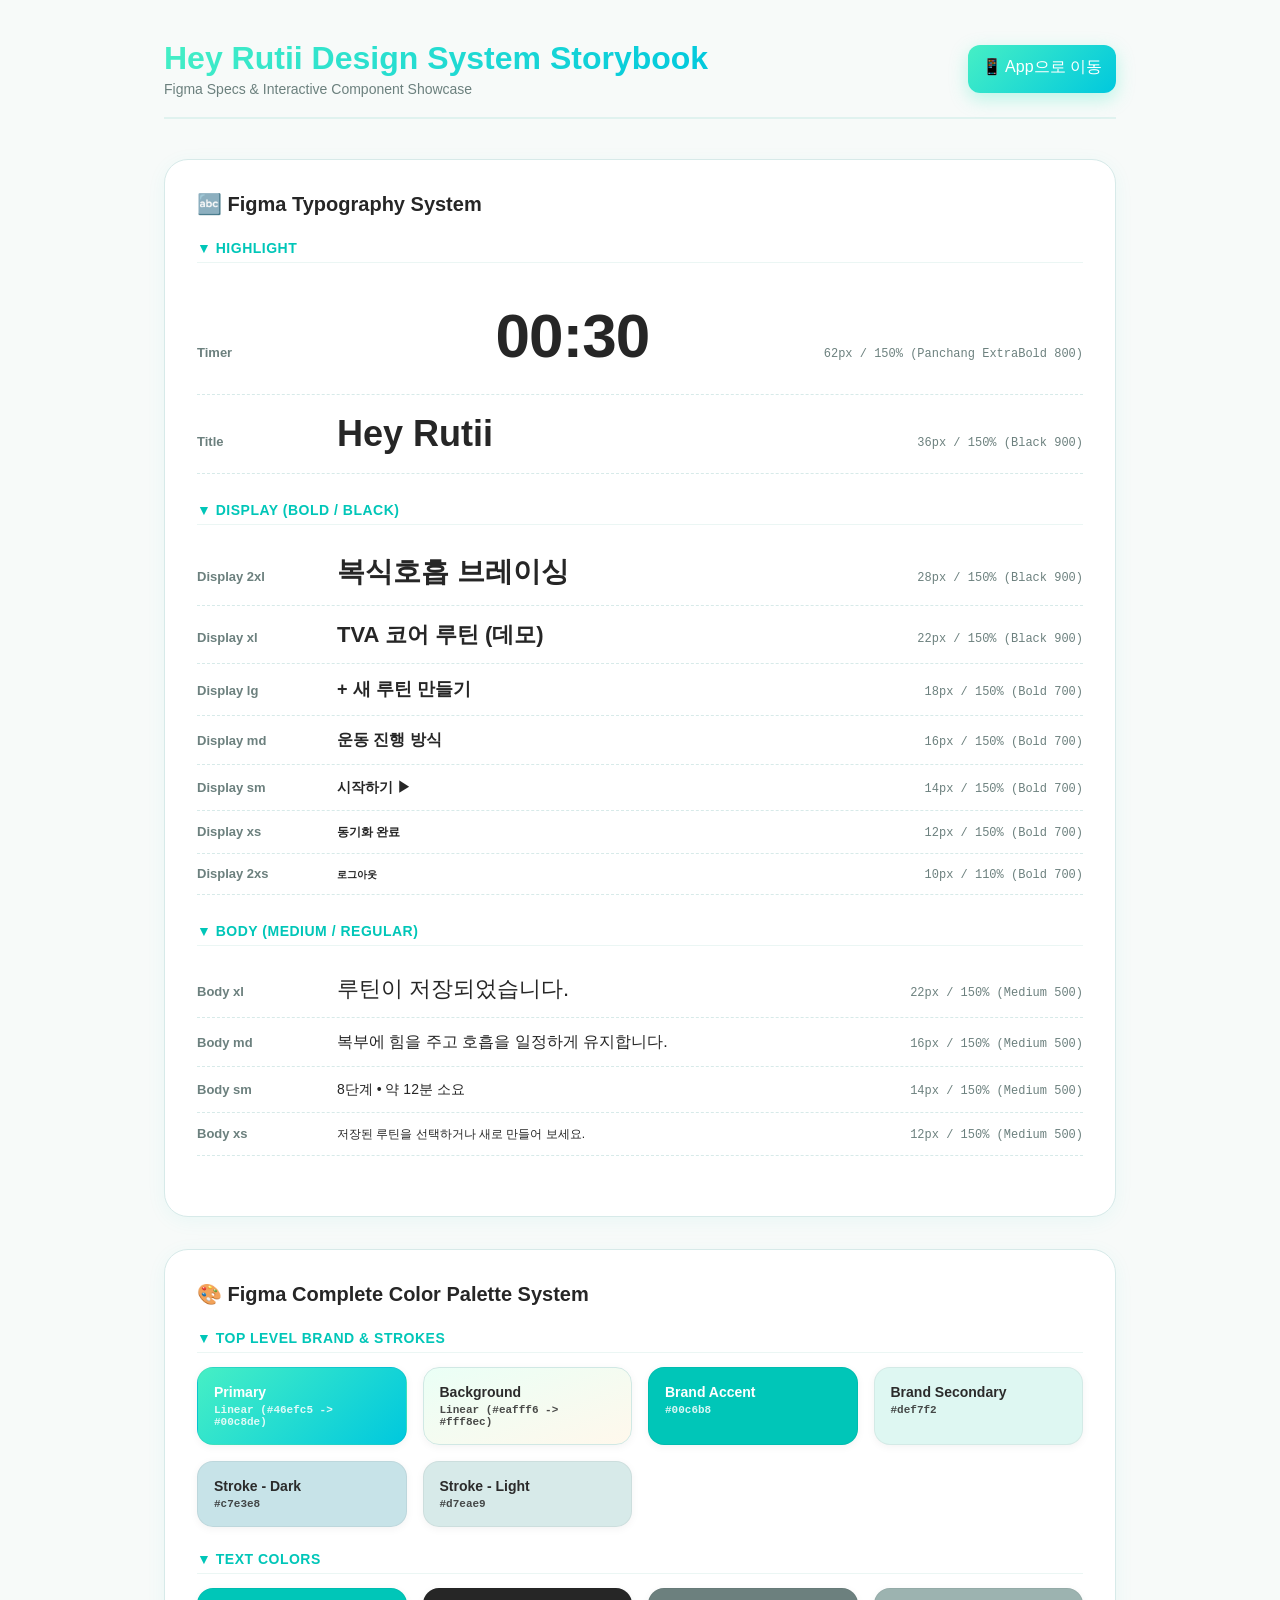
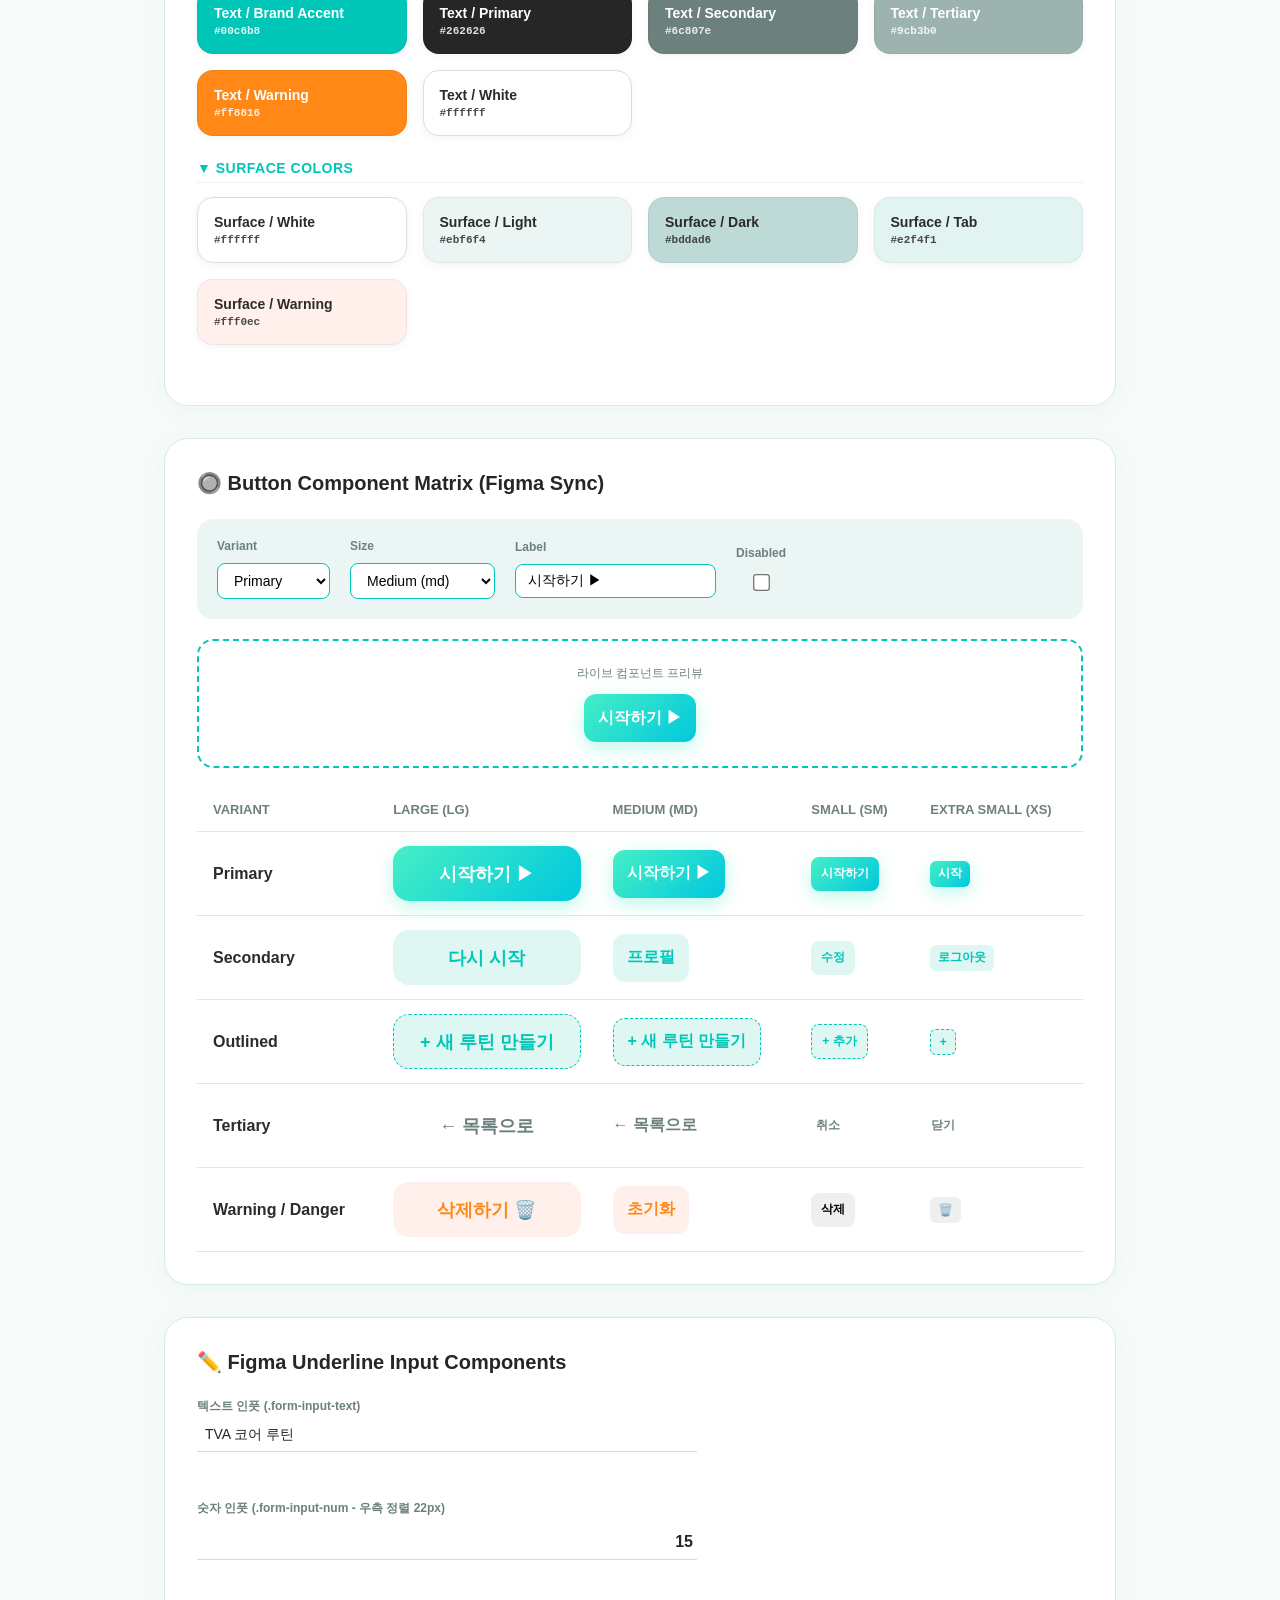
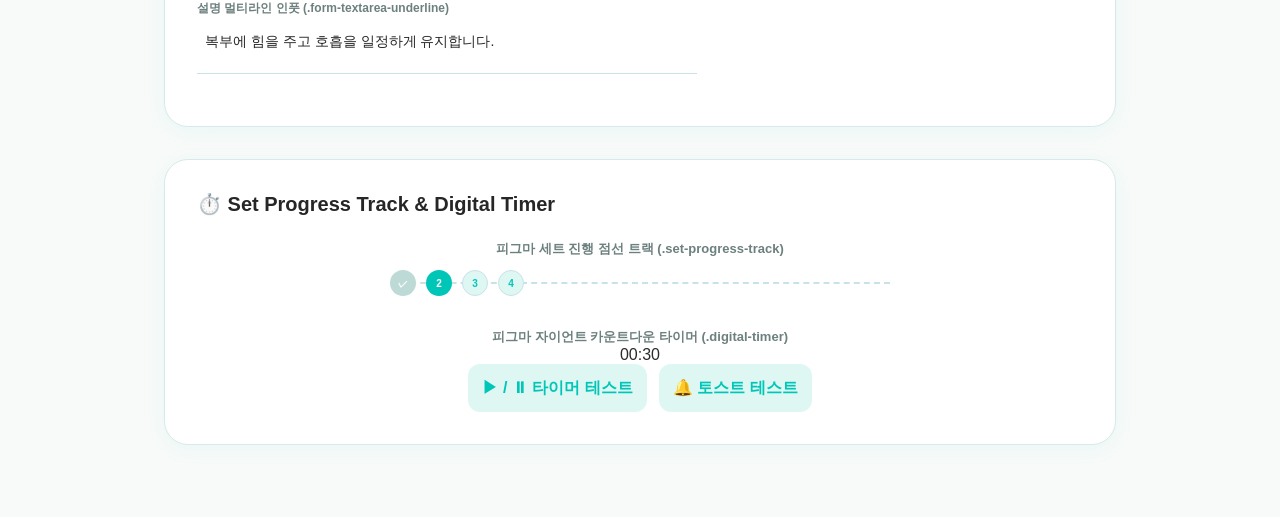
==== commit 2b76c9fa: "앱 아이콘 업데이트" ====
--- a/storybook.html
+++ b/storybook.html
@@ -5,6 +5,7 @@
   <meta name="viewport" content="width=device-width, initial-scale=1.0" />
   <title>Hey Rutii - Design System Storybook</title>
   <link rel="icon" type="image/jpeg" href="./favicon.jpg" />
+  <link rel="apple-touch-icon" href="./favicon.jpg" />
   <link rel="stylesheet" href="https://api.fontshare.com/v2/css?f[]=panchang@800&display=swap" />
   <link rel="stylesheet" href="./src/css/styles.css" />
   <style>
